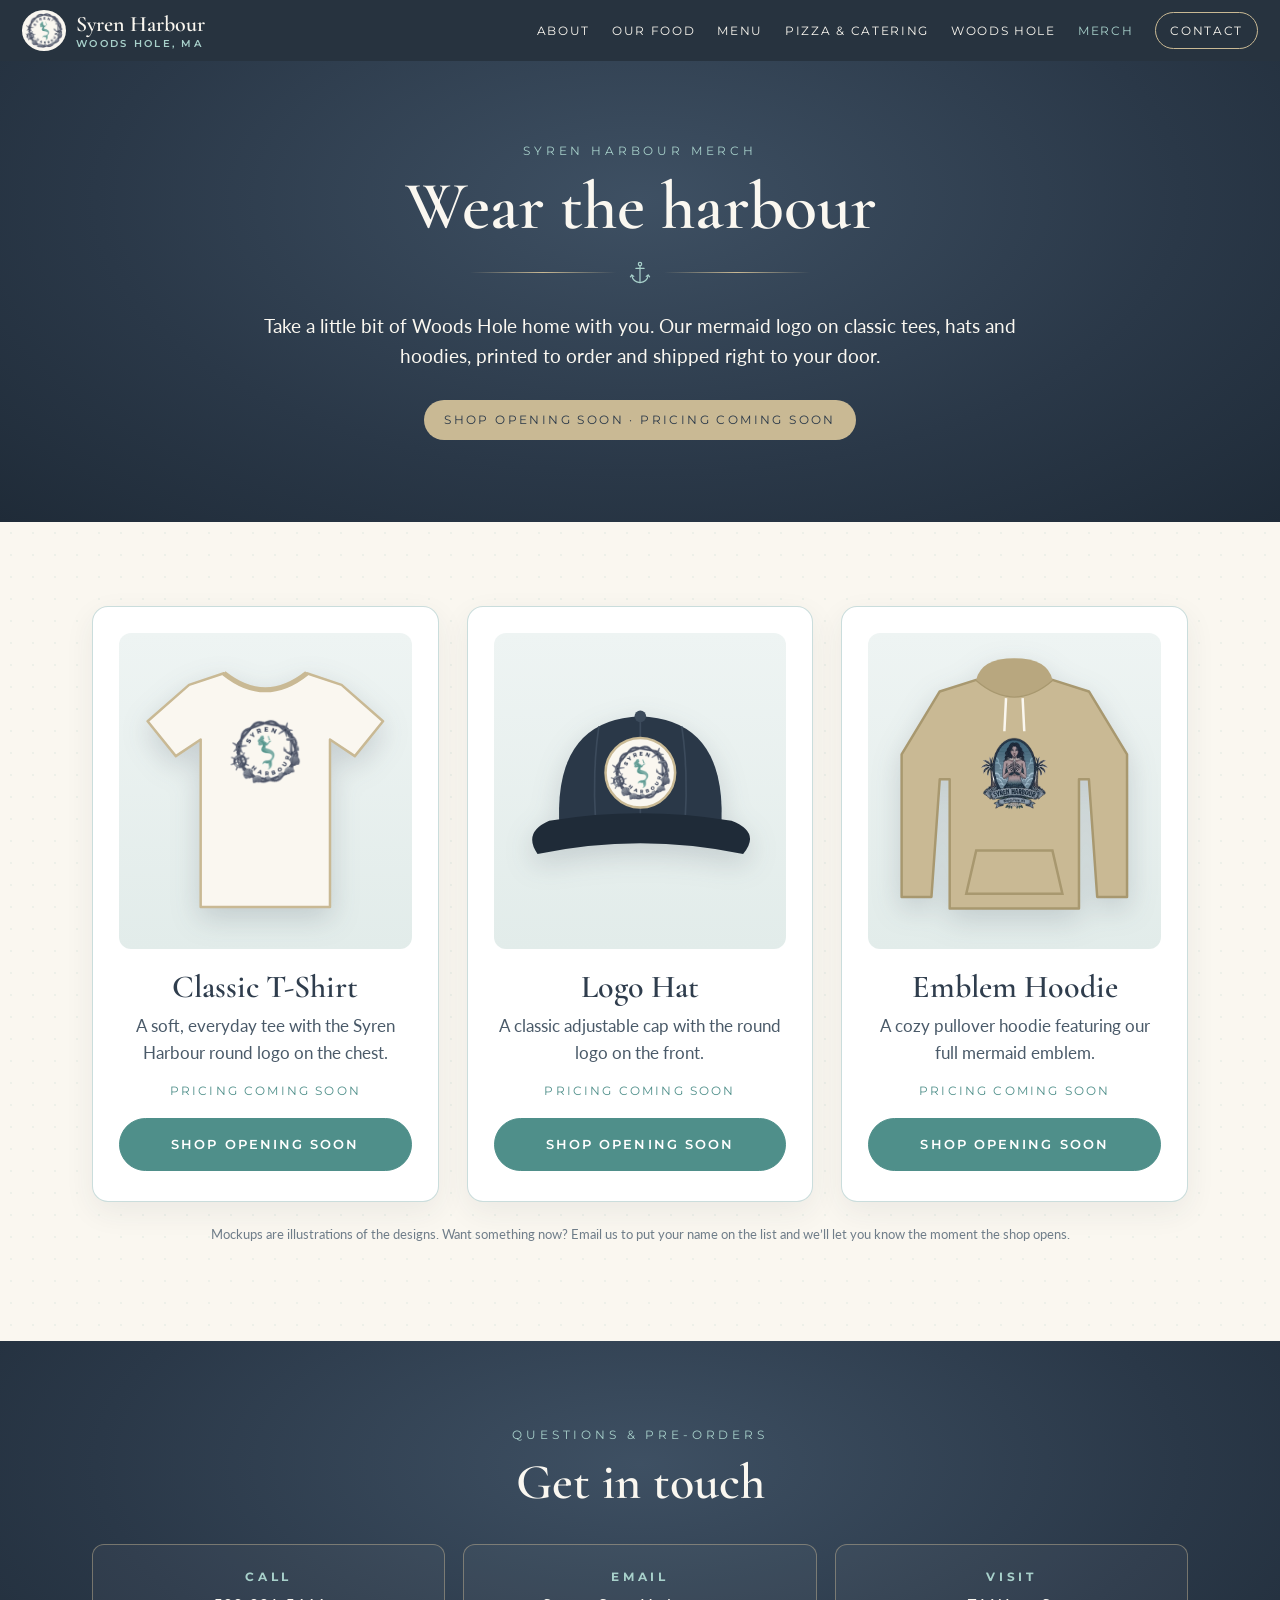
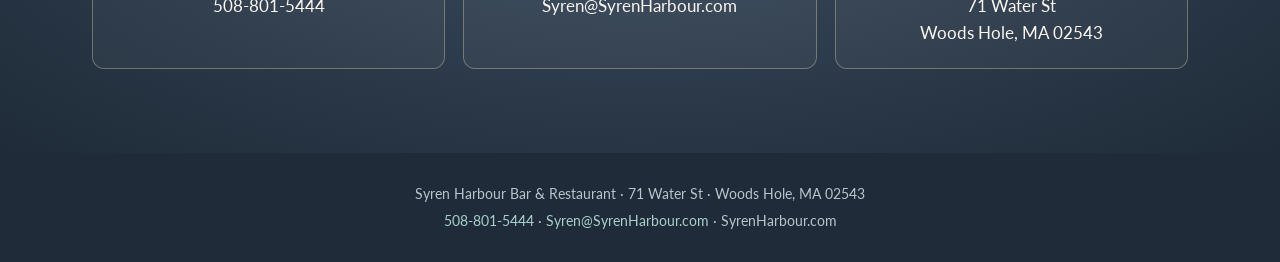
==== merch.html @ 5f9e9f91 "Add merch page" ====
<!doctype html>
<html lang="en">
<head>
<meta charset="utf-8">
<meta name="viewport" content="width=device-width,initial-scale=1">
<title>Merch | Syren Harbour Bar &amp; Restaurant, Woods Hole, MA</title>
<meta name="description" content="Syren Harbour Bar &amp; Restaurant merch: t-shirts, hats and hoodies with our Woods Hole mermaid logo. Shop opening soon.">
<link rel="canonical" href="https://platinum00001.github.io/syrenharbour.com/merch.html">
<meta name="theme-color" content="#2a3848">
<meta property="og:type" content="website">
<meta property="og:site_name" content="Syren Harbour Bar &amp; Restaurant">
<meta property="og:title" content="Syren Harbour Merch">
<meta property="og:description" content="T-shirts, hats and hoodies with the Syren Harbour logo. Shop opening soon.">
<meta property="og:url" content="https://platinum00001.github.io/syrenharbour.com/merch.html">
<meta property="og:image" content="https://platinum00001.github.io/syrenharbour.com/og-image.jpg">
<meta name="twitter:card" content="summary_large_image">
<link rel="icon" href="favicon.ico" sizes="any">
<link rel="icon" type="image/png" sizes="32x32" href="favicon-32.png">
<link rel="apple-touch-icon" href="apple-touch-icon.png">
<link rel="preconnect" href="https://fonts.googleapis.com"><link rel="preconnect" href="https://fonts.gstatic.com" crossorigin>
<link href="https://fonts.googleapis.com/css2?family=Cormorant+Garamond:ital,wght@0,500;0,600;1,500&family=Lato:wght@400;700&family=Montserrat:wght@500;600&display=swap" rel="stylesheet">
<link rel="stylesheet" href="style.css">
</head>
<body>
<header class="nav" id="top">
 <a class="brand" href="index.html"><img src="img/logo-sm.webp" alt="" width="44" height="40"><span>Syren Harbour<small>Woods Hole, MA</small></span></a>
 <input type="checkbox" id="nt" aria-label="Open menu"><label for="nt" class="burger" aria-hidden="true"><i></i><i></i><i></i></label>
 <nav><a href="index.html#about">About</a><a href="index.html#food">Our Food</a><a href="index.html#menu">Menu</a><a href="index.html#pizza">Pizza &amp; Catering</a><a href="index.html#neighborhood">Woods Hole</a><a href="merch.html" class="current" aria-current="page">Merch</a><a href="index.html#contact" class="cta">Contact</a></nav>
</header>

<section class="dark merch-hero">
 <div class="wrap center">
  <p class="eyebrow light">Syren Harbour Merch</p>
  <h1>Wear the harbour</h1>
  <div class="divider light"><span></span><svg viewBox="0 0 100 100"><use href="#anchor"/></svg><span></span></div>
  <p class="lead narrow">Take a little bit of Woods Hole home with you. Our mermaid logo on classic tees, hats and hoodies, printed to order and shipped right to your door.</p>
  <p class="soonpill">Shop opening soon &middot; Pricing coming soon</p>
 </div>
</section>

<section class="cream pat">
 <div class="wrap">
  <div class="products">

   <article class="product">
    <div class="mock">
     <svg viewBox="0 0 300 320" role="img" aria-label="T-shirt with the Syren Harbour round logo">
      <path d="M100 22 L58 36 L8 80 L42 122 L72 102 L72 304 L228 304 L228 102 L258 122 L292 80 L242 36 L200 22 Q150 62 100 22 Z" fill="#faf7f0" stroke="#c9b994" stroke-width="3" stroke-linejoin="round"/>
      <path d="M100 22 Q150 62 200 22" fill="none" stroke="#c9b994" stroke-width="6"/>
      <image href="img/logo.webp" x="108" y="78" width="84" height="77"/>
     </svg>
    </div>
    <h2>Classic T-Shirt</h2>
    <p>A soft, everyday tee with the Syren Harbour round logo on the chest.</p>
    <p class="price">Pricing coming soon</p>
    <a class="btn order" data-item="T-Shirt" href="mailto:Syren@SyrenHarbour.com?subject=Merch%20interest%3A%20T-Shirt">Shop opening soon</a>
   </article>

   <article class="product">
    <div class="mock">
     <svg viewBox="0 0 300 320" role="img" aria-label="Navy cap with a Syren Harbour logo patch">
      <path d="M52 200 Q48 78 150 74 Q252 78 248 200 Z" fill="#2a3848"/>
      <path d="M150 74 L150 200 M100 86 Q92 140 96 200 M200 86 Q208 140 204 200" stroke="#3c4b5c" stroke-width="2" fill="none"/>
      <circle cx="150" cy="74" r="7" fill="#3c4b5c"/>
      <path d="M40 200 Q150 182 260 200 Q296 214 274 240 Q150 214 26 240 Q8 214 40 200 Z" fill="#1f2b38"/>
      <circle cx="150" cy="142" r="42" fill="#faf7f0" stroke="#c9b994" stroke-width="3"/>
      <image href="img/logo.webp" x="114" y="109" width="72" height="66"/>
     </svg>
    </div>
    <h2>Logo Hat</h2>
    <p>A classic adjustable cap with the round logo on the front.</p>
    <p class="price">Pricing coming soon</p>
    <a class="btn order" data-item="Hat" href="mailto:Syren@SyrenHarbour.com?subject=Merch%20interest%3A%20Hat">Shop opening soon</a>
   </article>

   <article class="product">
    <div class="mock">
     <svg viewBox="0 0 300 320" role="img" aria-label="Hoodie with the Syren Harbour mermaid emblem">
      <path d="M104 30 L60 44 L14 120 L14 292 L50 292 L60 150 L72 150 L72 306 L228 306 L228 150 L240 150 L250 292 L286 292 L286 120 L240 44 L196 30 Q150 70 104 30 Z" fill="#c9b994" stroke="#a8986f" stroke-width="3" stroke-linejoin="round"/>
      <path d="M104 30 Q110 4 150 4 Q190 4 196 30 Q150 70 104 30 Z" fill="#b8a77f"/>
      <path d="M140 52 L138 92 M160 52 L162 92" stroke="#faf7f0" stroke-width="3"/>
      <path d="M104 236 L196 236 L208 288 L92 288 Z" fill="none" stroke="#a8986f" stroke-width="3"/>
      <image href="img/emblem.webp" x="110" y="100" width="80" height="86"/>
     </svg>
    </div>
    <h2>Emblem Hoodie</h2>
    <p>A cozy pullover hoodie featuring our full mermaid emblem.</p>
    <p class="price">Pricing coming soon</p>
    <a class="btn order" data-item="Hoodie" href="mailto:Syren@SyrenHarbour.com?subject=Merch%20interest%3A%20Hoodie">Shop opening soon</a>
   </article>

  </div>
  <p class="fine center">Mockups are illustrations of the designs. Want something now? Email us to put your name on the list and we&rsquo;ll let you know the moment the shop opens.</p>
 </div>
</section>

<section class="dark contact">
 <div class="wrap center">
  <p class="eyebrow light">Questions &amp; Pre-orders</p>
  <h2>Get in touch</h2>
  <div class="cgrid">
   <a href="tel:+15088015444"><h4>Call</h4><span>508-801-5444</span></a>
   <a href="mailto:Syren@SyrenHarbour.com?subject=Merch%20interest"><h4>Email</h4><span>Syren@SyrenHarbour.com</span></a>
   <a href="index.html"><h4>Visit</h4><span>71 Water St<br>Woods Hole, MA 02543</span></a>
  </div>
 </div>
</section>

<footer class="foot">
 <p>Syren Harbour Bar &amp; Restaurant &middot; 71 Water St &middot; Woods Hole, MA 02543</p>
 <p><a href="tel:+15088015444">508-801-5444</a> &middot; <a href="mailto:Syren@SyrenHarbour.com">Syren@SyrenHarbour.com</a> &middot; SyrenHarbour.com</p>
</footer>

<svg width="0" height="0" style="position:absolute" aria-hidden="true"><defs>
<symbol id="anchor" viewBox="0 0 100 100"><g fill="none" stroke="currentColor" stroke-width="5" stroke-linecap="round" stroke-linejoin="round"><circle cx="50" cy="13" r="7"/><path d="M50 20V89"/><path d="M33 31H67"/><path d="M16 60Q20 87 50 90Q80 87 84 60"/><path d="M10 66L16 58L24 64"/><path d="M90 66L84 58L76 64"/></g></symbol>
</defs></svg>
<script>
/* STORE SETUP: when the online merch store is live, paste its address here, e.g. "https://syrenharbour.fourthwall.com". Leave empty to keep the email pre-order buttons. */
const STORE_URL = "";
if (STORE_URL) {
  document.querySelectorAll('a.order').forEach(function (a) {
    a.href = STORE_URL; a.target = '_blank'; a.rel = 'noopener'; a.textContent = 'Order ' + a.dataset.item;
  });
}
document.querySelectorAll('nav a').forEach(function (a) { a.addEventListener('click', function () { document.getElementById('nt').checked = false; }); });
</script>
</body>
</html>
---- style.css ----
:root{--slate:#2f3d4d;--slate2:#3c4b5c;--teal:#4f8f8a;--sea:#a8d1cb;--cream:#faf7f0;--sand:#c9b994;--ink:#2a3848;--navy:#1f2b38}
*{box-sizing:border-box}
html{scroll-behavior:smooth;scroll-padding-top:72px}
body{margin:0;font-family:Lato,system-ui,sans-serif;color:var(--ink);background:var(--cream);line-height:1.6;font-size:17px}
img{max-width:100%;height:auto;display:block}
a{color:var(--teal)}
h1,h2,h3{font-family:'Cormorant Garamond',Georgia,serif;font-weight:600;line-height:1.1;margin:0}
h2{font-size:clamp(34px,5vw,50px);color:var(--slate)}
.wrap{max-width:1140px;margin:0 auto;padding:0 22px}
.narrow{max-width:760px;margin-left:auto;margin-right:auto}
.center{text-align:center}
section{padding:84px 0}
.eyebrow{font-family:Montserrat,sans-serif;font-size:12px;letter-spacing:.32em;text-transform:uppercase;color:var(--teal);margin:0 0 10px}
.eyebrow.light{color:var(--sea)}
.lead{font-size:19px}
.fine{font-size:13px;color:#6f7d89;margin-top:22px}
.dark{background:radial-gradient(ellipse at 50% 30%,#3e5063 0%,#2a3848 60%,var(--navy) 100%);color:var(--cream)}
.dark h2{color:var(--cream)}
.cream{background:var(--cream)}
.pat{background-color:var(--cream);background-image:radial-gradient(rgba(79,143,138,.07) 1.5px,transparent 1.5px);background-size:22px 22px}
.divider{display:flex;align-items:center;justify-content:center;gap:12px;margin:16px auto 26px;width:min(340px,70%)}
.divider span{flex:1;height:1px;background:linear-gradient(90deg,transparent,var(--teal),transparent)}
.divider svg{width:24px;height:24px;color:var(--teal)}
.divider.light span{background:linear-gradient(90deg,transparent,var(--sand),transparent)}
.divider.light svg{color:var(--sea)}
.divider.left{margin-left:0}
.btn{display:inline-block;font-family:Montserrat,sans-serif;font-weight:600;font-size:13px;letter-spacing:.16em;text-transform:uppercase;text-decoration:none;padding:15px 26px;border-radius:40px;background:var(--teal);color:#fff;border:1.5px solid var(--teal);transition:.2s}
.btn:hover{background:#3f7a75}
.btn.ghost{background:transparent;border-color:var(--sand);color:var(--cream)}
.btn.ghost:hover{background:rgba(201,185,148,.15)}
.btn.small{padding:12px 22px;font-size:12px}
/* nav */
.nav{position:sticky;top:0;z-index:50;display:flex;align-items:center;justify-content:space-between;padding:10px 22px;background:rgba(31,43,56,.96);backdrop-filter:blur(6px);color:var(--cream)}
.brand{display:flex;align-items:center;gap:10px;text-decoration:none;color:var(--cream);font-family:'Cormorant Garamond',serif;font-size:22px;font-weight:600;line-height:1}
.brand img{width:44px;height:auto;background:var(--cream);border-radius:50%;padding:3px}
.brand small{display:block;font-family:Montserrat,sans-serif;font-size:9.5px;letter-spacing:.24em;text-transform:uppercase;color:var(--sea);margin-top:4px}
.nav nav{display:flex;gap:22px;align-items:center}
.nav nav a{color:var(--cream);text-decoration:none;font-family:Montserrat,sans-serif;font-size:12px;letter-spacing:.14em;text-transform:uppercase}
.nav nav a:hover{color:var(--sea)}
.nav nav a.cta{border:1px solid var(--sand);padding:8px 14px;border-radius:30px}
#nt,.burger{display:none}
/* hero */
.hero{padding:64px 0 80px}
.hero-grid{display:grid;grid-template-columns:1fr 1fr;gap:56px;align-items:center}
.hero-txt{text-align:center}
.medal{width:min(280px,64vw);aspect-ratio:1;border-radius:50%;background:var(--cream);margin:0 auto 26px;display:flex;align-items:center;justify-content:center;box-shadow:0 0 0 6px var(--ink),0 0 0 8px var(--sand),0 18px 40px rgba(0,0,0,.4)}
.medal img{width:82%}
.hero h1{font-size:clamp(46px,7vw,76px);letter-spacing:.03em}
.tag{font-family:Montserrat,sans-serif;font-size:12.5px;letter-spacing:.3em;text-transform:uppercase;color:var(--sea);margin:12px 0 0}
.soon{font-family:'Cormorant Garamond',serif;font-style:italic;font-size:24px;margin:0 0 26px;color:var(--cream)}
.btns{display:flex;gap:14px;justify-content:center;flex-wrap:wrap}
.hero-photo{position:relative;margin:0;border-radius:14px;overflow:hidden;box-shadow:0 0 0 5px var(--cream),0 0 0 7px var(--teal),0 20px 50px rgba(0,0,0,.45)}
.hero-photo img{width:100%;height:auto;aspect-ratio:900/944;object-fit:cover}
.ovr{position:absolute;left:0;right:0;bottom:16%;text-align:center;color:#fff;text-shadow:0 2px 14px rgba(0,0,0,.55)}
.ovr b{display:block;font-family:'Cormorant Garamond',serif;font-weight:600;font-size:clamp(34px,4.6vw,54px);letter-spacing:.03em}
.ovr span{font-family:Montserrat,sans-serif;font-size:12px;letter-spacing:.4em;text-transform:uppercase}
/* about */
.about-grid{display:grid;grid-template-columns:auto 1fr;gap:64px;align-items:center;max-width:1040px}
.emblem{margin:0;width:340px}
.emblem img{width:100%;filter:drop-shadow(0 14px 22px rgba(42,56,72,.28))}
.about-txt .divider{margin-left:0}
/* food */
.food{background:#fff}
.food-grid{display:grid;grid-template-columns:1fr 1fr;gap:26px;margin-top:20px}
.food-grid article{background:var(--cream);border:1px solid rgba(79,143,138,.3);border-radius:14px;padding:30px 32px}
.food-grid article.soups{grid-column:1/-1;text-align:center}
.food-grid article.soups svg{margin:0 auto 10px;display:block}
.food-grid article.txt svg{width:34px;height:34px;color:var(--teal);margin-bottom:10px}
.food-grid h3{font-size:30px;color:var(--slate);margin-bottom:10px}
.food-grid p{margin:0}
.food-grid b{color:var(--slate);font-weight:700}
/* menu */
.menu .btn{margin-bottom:10px}
.card{background:#fffdf8;border:1px solid rgba(79,143,138,.35);border-radius:14px;padding:44px clamp(20px,4vw,56px);margin-top:36px;box-shadow:0 10px 30px rgba(42,56,72,.07);position:relative}
.card::before{content:"";position:absolute;inset:8px;border:1px solid rgba(201,185,148,.5);border-radius:10px;pointer-events:none}
.mh{text-align:center;font-size:44px;color:var(--slate);margin-bottom:28px}
.mh small{display:block;font-family:Montserrat,sans-serif;font-size:11.5px;letter-spacing:.3em;text-transform:uppercase;color:var(--teal);margin-top:8px}
.line{display:flex;align-items:baseline;gap:8px}
.nm{font-family:'Cormorant Garamond',serif;font-weight:600;font-size:23px;color:var(--slate)}
.dots{flex:1;border-bottom:1.5px dotted rgba(60,75,92,.4);transform:translateY(-5px);min-width:16px}
.pr{font-family:Montserrat,sans-serif;font-weight:600;font-size:14.5px;color:var(--teal);white-space:nowrap}
.desc{margin:4px 0 0;color:#4a5a69;font-size:15.5px}
.item{margin-bottom:22px;break-inside:avoid}
.cols2{column-count:2;column-gap:56px}
.item ul{list-style:none;margin:6px 0 0;padding:0}
.item li{display:flex;gap:8px;align-items:baseline;font-size:15.5px;color:#4a5a69;padding-left:16px;position:relative}
.item li::before{content:"";position:absolute;left:2px;top:.62em;width:5px;height:5px;border-radius:50%;background:var(--teal)}
.item li.nob::before{display:none}
.item li.nob{font-style:italic}
.op{font-family:Montserrat,sans-serif;font-size:13px;color:var(--teal);white-space:nowrap}
.snote{margin:2px 0 4px;font-style:italic;color:#4a5a69;font-size:15px}
.mains .main{padding:18px 0;border-bottom:1px solid rgba(79,143,138,.2);margin:0}
.mains .main:last-child{border:0}
/* pizza */
.pizza-grid{display:grid;grid-template-columns:.85fr 1fr;gap:48px;align-items:center;margin-top:10px}
.pzphoto{margin:0;border-radius:16px;overflow:hidden;box-shadow:0 0 0 5px var(--cream),0 0 0 7px var(--sand),0 20px 50px rgba(0,0,0,.45)}
.pzphoto img{width:100%;aspect-ratio:4/5;object-fit:cover}
.pz .item{background:rgba(255,255,255,.05);border:1px solid rgba(201,185,148,.35);border-radius:12px;padding:20px 24px}
.dark .nm{color:var(--cream)}.dark .dots{border-color:rgba(201,185,148,.5)}.dark .pr,.dark .op{color:var(--sea)}.dark .item li{color:#d8dde2}.dark .item li::before{background:var(--sea)}
.cater{background:var(--cream);color:var(--ink);border-radius:14px;padding:24px 26px;text-align:center;margin-top:6px}
.cater h3{font-size:30px;color:var(--slate)}
.cater p{margin:8px 0}
.cater .ct{font-family:Montserrat,sans-serif;font-weight:600;letter-spacing:.06em}
.cater a{text-decoration:none}
/* neighborhood */
.near{list-style:none;padding:0;margin:34px 0 0;display:grid;grid-template-columns:repeat(auto-fill,minmax(310px,1fr));gap:18px}
.near li{background:#fff;border:1px solid rgba(79,143,138,.3);border-radius:12px;padding:22px 24px}
.near li div{display:flex;justify-content:space-between;align-items:baseline;gap:10px;flex-wrap:wrap}
.near h3{font-size:24px;color:var(--slate)}
.dist{font-family:Montserrat,sans-serif;font-size:11px;letter-spacing:.12em;text-transform:uppercase;color:var(--teal);white-space:nowrap}
.near p{margin:8px 0 0;font-size:15.5px;color:#4a5a69}
/* visit */
.visit{background:#fff}
.visit-grid{display:grid;grid-template-columns:1.4fr 1fr;gap:48px;align-items:center}
.map{border-radius:14px;overflow:hidden;box-shadow:0 0 0 4px var(--cream),0 0 0 5.5px var(--teal)}
.map iframe{width:100%;height:400px;border:0;display:block}
.addr{font-family:'Cormorant Garamond',serif;font-size:28px;line-height:1.3;margin:14px 0 22px}
/* contact */
.cmedal{width:120px;background:var(--cream);border-radius:50%;padding:10px;margin:0 auto 22px}
.cgrid{display:grid;grid-template-columns:repeat(3,1fr);gap:18px;margin-top:34px}
.cgrid>*{border:1px solid rgba(201,185,148,.45);border-radius:12px;padding:22px;text-decoration:none;color:var(--cream);background:rgba(255,255,255,.04)}
.cgrid a:hover{background:rgba(168,209,203,.12)}
.cgrid h4{margin:0 0 6px;font-family:Montserrat,sans-serif;font-size:12px;letter-spacing:.3em;text-transform:uppercase;color:var(--sea)}
.cgrid span{font-size:17px;word-break:break-word}
.foot{background:var(--navy);color:#b9c4cc;text-align:center;padding:26px 16px;font-size:14px}
.foot p{margin:4px 0}.foot a{color:var(--sea);text-decoration:none}
/* responsive */
@media (max-width:980px){
 .nav nav{position:absolute;top:100%;left:0;right:0;flex-direction:column;gap:0;background:var(--navy);max-height:0;overflow:hidden;transition:max-height .3s}
 .nav nav a{padding:15px;width:100%;text-align:center;border-top:1px solid rgba(255,255,255,.07)}
 .nav nav a.cta{border-radius:0;border-left:0;border-right:0;border-bottom:0}
 .burger{display:flex;flex-direction:column;gap:5px;cursor:pointer;padding:8px}
 .burger i{width:24px;height:2px;background:var(--cream);display:block}
 #nt:checked~nav{max-height:520px}
}
@media (max-width:860px){
 section{padding:60px 0}
 .hero{padding:40px 0 56px}
 .hero-grid,.pizza-grid,.visit-grid{grid-template-columns:1fr;gap:36px}
 .food-grid{grid-template-columns:1fr}
 .pzphoto{max-width:460px;margin:0 auto}
 .food-grid article{padding:24px 22px}
 .cols2{column-count:1}
 .about-grid{grid-template-columns:1fr;gap:30px;text-align:center}
 .emblem{width:min(250px,70vw);margin:0 auto}
 .about-txt .divider{margin-left:auto}
 .cgrid{grid-template-columns:1fr}
 .map iframe{height:300px}
}
/* merch */
.merch-hero{padding:80px 0 70px}
.merch-hero h1{font-size:clamp(44px,6vw,68px)}
.soonpill{display:inline-block;margin-top:10px;font-family:Montserrat,sans-serif;font-size:12px;letter-spacing:.2em;text-transform:uppercase;color:var(--ink);background:var(--sand);padding:10px 20px;border-radius:30px}
.products{display:grid;grid-template-columns:repeat(3,1fr);gap:28px}
.product{background:#fff;border:1px solid rgba(79,143,138,.3);border-radius:16px;padding:26px 26px 30px;text-align:center;display:flex;flex-direction:column;box-shadow:0 10px 30px rgba(42,56,72,.07)}
.mock{background:linear-gradient(180deg,#eef4f3,#e2ecea);border-radius:12px;padding:22px;margin-bottom:20px}
.mock svg{width:100%;height:auto;max-height:300px;filter:drop-shadow(0 10px 14px rgba(42,56,72,.18))}
.product h2{font-size:32px}
.product p{margin:8px 0 0;color:#4a5a69}
.product .price{font-family:Montserrat,sans-serif;font-size:12px;letter-spacing:.18em;text-transform:uppercase;color:var(--teal);margin:14px 0 18px}
.product .btn{margin-top:auto}
.nav nav a.current{color:var(--sea)}
@media (max-width:900px){.products{grid-template-columns:1fr;max-width:440px;margin:0 auto}}
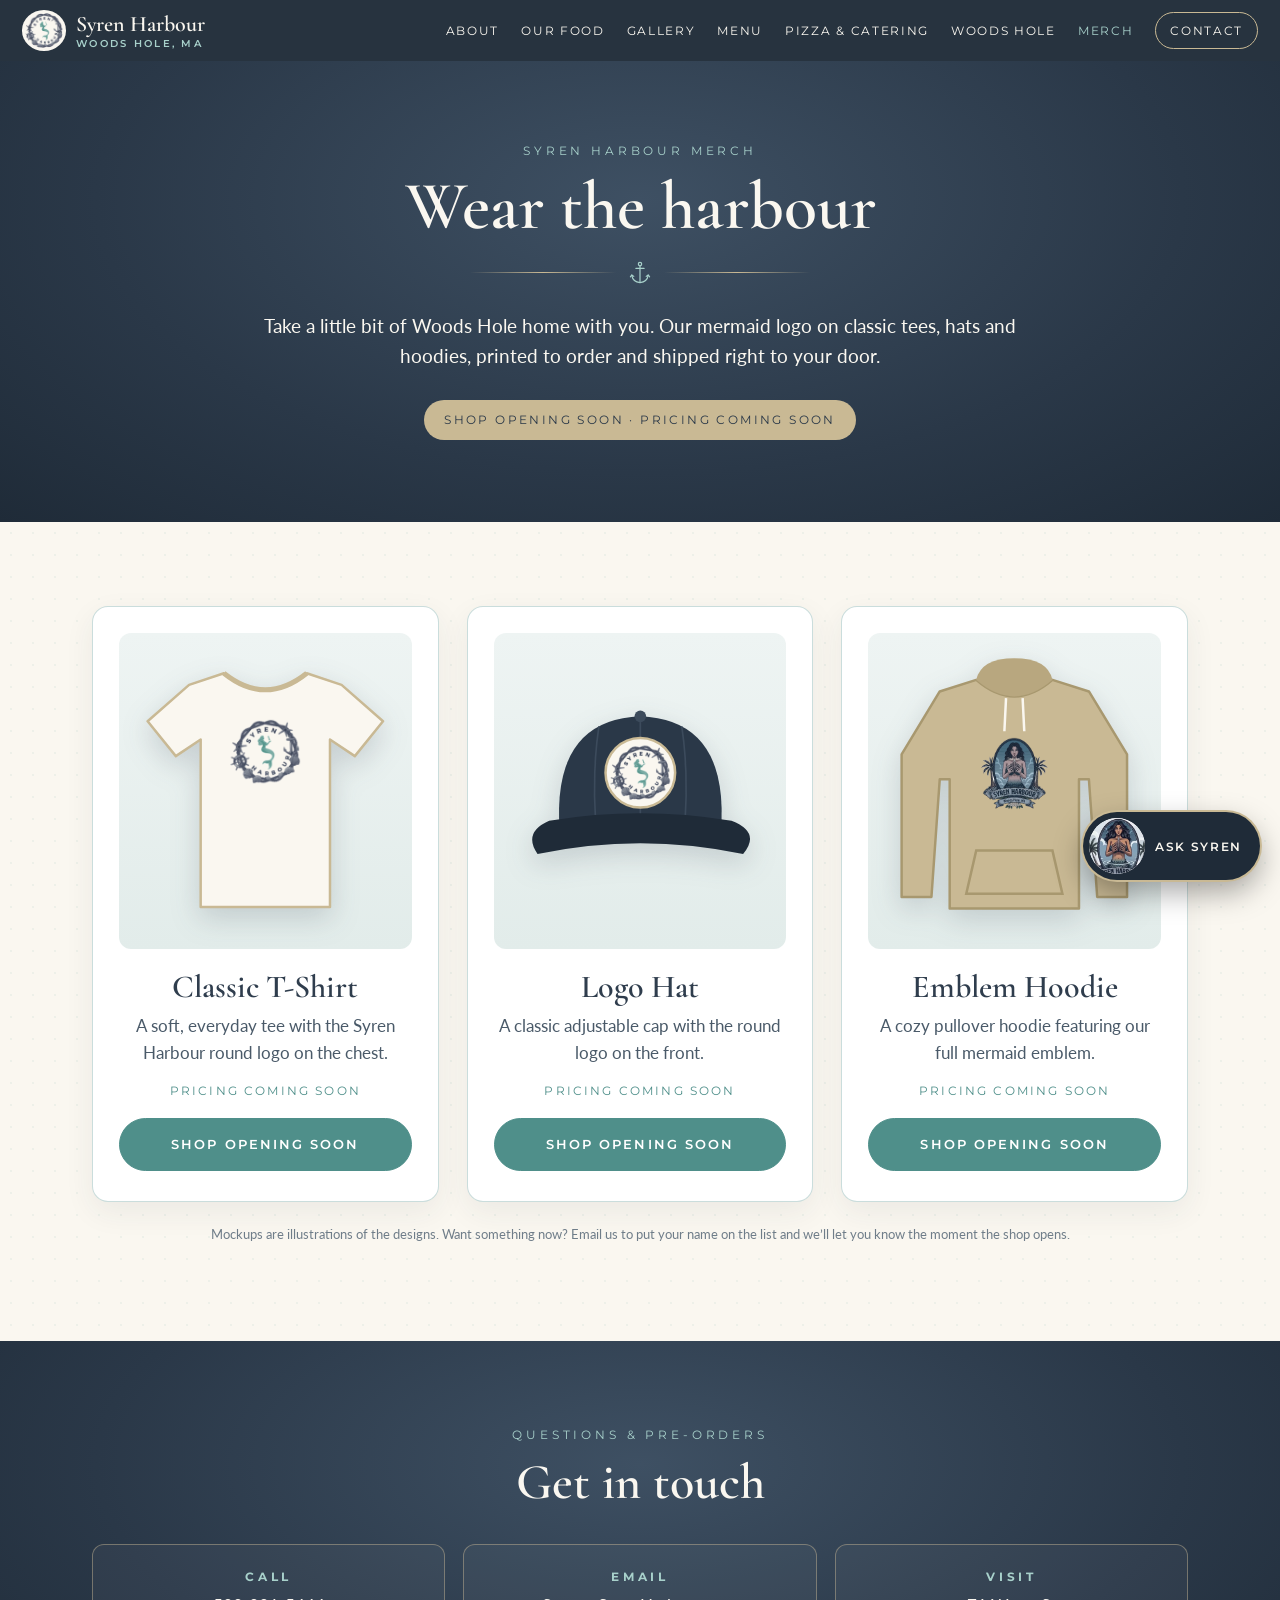
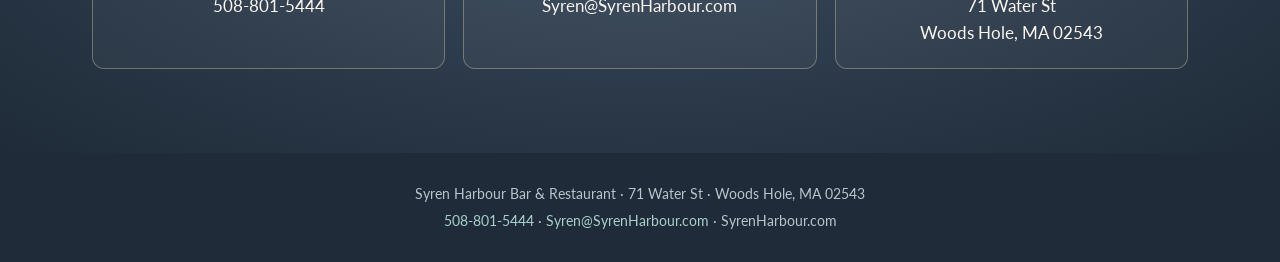
==== commit 940f6d01: "Design refresh: cinematic hero, feature video, gallery carousel, scroll reveal, Ask Syren chat helpe" ====
--- a/merch.html
+++ b/merch.html
@@ -5,14 +5,14 @@
 <meta name="viewport" content="width=device-width,initial-scale=1">
 <title>Merch | Syren Harbour Bar &amp; Restaurant, Woods Hole, MA</title>
 <meta name="description" content="Syren Harbour Bar &amp; Restaurant merch: t-shirts, hats and hoodies with our Woods Hole mermaid logo. Shop opening soon.">
-<link rel="canonical" href="https://platinum00001.github.io/syrenharbour.com/merch.html">
+<link rel="canonical" href="https://healthandwellnessmaps.com/syrenharbour/merch.html">
 <meta name="theme-color" content="#2a3848">
 <meta property="og:type" content="website">
 <meta property="og:site_name" content="Syren Harbour Bar &amp; Restaurant">
 <meta property="og:title" content="Syren Harbour Merch">
 <meta property="og:description" content="T-shirts, hats and hoodies with the Syren Harbour logo. Shop opening soon.">
-<meta property="og:url" content="https://platinum00001.github.io/syrenharbour.com/merch.html">
-<meta property="og:image" content="https://platinum00001.github.io/syrenharbour.com/og-image.jpg">
+<meta property="og:url" content="https://healthandwellnessmaps.com/syrenharbour/merch.html">
+<meta property="og:image" content="https://healthandwellnessmaps.com/syrenharbour/og-image.jpg">
 <meta name="twitter:card" content="summary_large_image">
 <link rel="icon" href="favicon.ico" sizes="any">
 <link rel="icon" type="image/png" sizes="32x32" href="favicon-32.png">
@@ -20,12 +20,13 @@
 <link rel="preconnect" href="https://fonts.googleapis.com"><link rel="preconnect" href="https://fonts.gstatic.com" crossorigin>
 <link href="https://fonts.googleapis.com/css2?family=Cormorant+Garamond:ital,wght@0,500;0,600;1,500&family=Lato:wght@400;700&family=Montserrat:wght@500;600&display=swap" rel="stylesheet">
 <link rel="stylesheet" href="style.css">
+<script>document.documentElement.classList.add('js')</script>
 </head>
 <body>
 <header class="nav" id="top">
  <a class="brand" href="index.html"><img src="img/logo-sm.webp" alt="" width="44" height="40"><span>Syren Harbour<small>Woods Hole, MA</small></span></a>
  <input type="checkbox" id="nt" aria-label="Open menu"><label for="nt" class="burger" aria-hidden="true"><i></i><i></i><i></i></label>
- <nav><a href="index.html#about">About</a><a href="index.html#food">Our Food</a><a href="index.html#menu">Menu</a><a href="index.html#pizza">Pizza &amp; Catering</a><a href="index.html#neighborhood">Woods Hole</a><a href="merch.html" class="current" aria-current="page">Merch</a><a href="index.html#contact" class="cta">Contact</a></nav>
+ <nav><a href="index.html#about">About</a><a href="index.html#food">Our Food</a><a href="index.html#gallery">Gallery</a><a href="index.html#menu">Menu</a><a href="index.html#pizza">Pizza &amp; Catering</a><a href="index.html#neighborhood">Woods Hole</a><a href="merch.html" class="current" aria-current="page">Merch</a><a href="index.html#contact" class="cta">Contact</a></nav>
 </header>
 
 <section class="dark merch-hero">
@@ -122,7 +123,8 @@
     a.href = STORE_URL; a.target = '_blank'; a.rel = 'noopener'; a.textContent = 'Order ' + a.dataset.item;
   });
 }
-document.querySelectorAll('nav a').forEach(function (a) { a.addEventListener('click', function () { document.getElementById('nt').checked = false; }); });
 </script>
+<script src="js/site.js" defer></script>
+<script src="js/chat.js" defer></script>
 </body>
 </html>
--- a/style.css
+++ b/style.css
@@ -41,6 +41,24 @@
 #nt,.burger{display:none}
 /* hero */
 .hero{padding:64px 0 80px}
+/* cinematic hero */
+.hero.cine{position:relative;min-height:100svh;display:flex;align-items:center;justify-content:center;overflow:hidden;color:var(--cream);padding:110px 0 90px;background:var(--navy)}
+.hero-bg{position:absolute;inset:0}
+.hero-bg img{width:100%;height:100%;object-fit:cover;object-position:center 45%;transform:scale(1.08);animation:kb 26s ease-in-out infinite alternate}
+@keyframes kb{to{transform:scale(1.18) translate(-1.5%,-1%)}}
+.hero-shade{position:absolute;inset:0;background:radial-gradient(ellipse at 50% 45%,rgba(31,43,56,.35) 0%,rgba(31,43,56,.72) 60%,rgba(20,29,39,.92) 100%),linear-gradient(180deg,rgba(20,29,39,.55),rgba(20,29,39,.15) 35%,rgba(20,29,39,.85))}
+.hero-inner{position:relative;z-index:2;text-align:center}
+.hero-logo{width:230px;height:auto;margin:0 auto 26px;border-radius:50%;box-shadow:0 0 0 5px rgba(250,247,240,.9),0 0 0 7px var(--sand),0 24px 60px rgba(0,0,0,.55);animation:rise 1.2s cubic-bezier(.2,.7,.2,1) both}
+.hero.cine h1{color:#fff;font-size:clamp(52px,9vw,112px);letter-spacing:.02em;text-shadow:0 4px 30px rgba(0,0,0,.5);animation:rise 1.2s .15s cubic-bezier(.2,.7,.2,1) both}
+.hero.cine .eyebrow{animation:rise 1.2s .05s both}
+.hero.cine .soon{margin:14px 0 30px;font-size:clamp(20px,2.4vw,27px);animation:rise 1.2s .3s both}
+.hero.cine .btns{animation:rise 1.2s .45s both}
+@keyframes rise{from{opacity:0;transform:translateY(24px)}to{opacity:1;transform:none}}
+.scroll-cue{position:absolute;bottom:26px;left:50%;transform:translateX(-50%);width:26px;height:42px;border:2px solid rgba(250,247,240,.7);border-radius:14px;z-index:2}
+.scroll-cue span{position:absolute;left:50%;top:8px;width:4px;height:8px;margin-left:-2px;border-radius:2px;background:var(--cream);animation:cue 1.8s infinite}
+@keyframes cue{0%{opacity:0;transform:translateY(0)}40%{opacity:1}100%{opacity:0;transform:translateY(14px)}}
+.nav{transition:background .3s,box-shadow .3s}
+.nav.scrolled{box-shadow:0 6px 24px rgba(0,0,0,.25)}
 .hero-grid{display:grid;grid-template-columns:1fr 1fr;gap:56px;align-items:center}
 .hero-txt{text-align:center}
 .medal{width:min(280px,64vw);aspect-ratio:1;border-radius:50%;background:var(--cream);margin:0 auto 26px;display:flex;align-items:center;justify-content:center;box-shadow:0 0 0 6px var(--ink),0 0 0 8px var(--sand),0 18px 40px rgba(0,0,0,.4)}
@@ -161,3 +179,62 @@
 .product .btn{margin-top:auto}
 .nav nav a.current{color:var(--sea)}
 @media (max-width:900px){.products{grid-template-columns:1fr;max-width:440px;margin:0 auto}}
+
+/* about feature video */
+.feature{margin:0;width:380px;position:relative;border-radius:22px;overflow:hidden;box-shadow:0 0 0 5px #fff,0 0 0 7px var(--sand),0 24px 50px rgba(42,56,72,.3);background:#eef1f3}
+.feature video{display:block;width:100%;height:auto;aspect-ratio:1}
+.snd{position:absolute;right:12px;top:12px;display:flex;align-items:center;gap:8px;border:0;cursor:pointer;background:rgba(31,43,56,.82);color:var(--cream);font-family:Montserrat,sans-serif;font-size:11.5px;letter-spacing:.12em;text-transform:uppercase;padding:10px 14px;border-radius:30px;backdrop-filter:blur(4px)}
+.snd svg{width:18px;height:18px}.snd.on{background:var(--teal)}
+.snd:focus-visible,.ask button:focus-visible,.car-btns button:focus-visible{outline:2px solid var(--sea);outline-offset:2px}
+/* gallery carousel */
+.gallery{padding-bottom:70px}
+.gal-head{display:flex;justify-content:space-between;align-items:flex-end;gap:20px;margin-bottom:26px}
+.car-btns{display:flex;gap:10px}
+.car-btns button{width:48px;height:48px;border-radius:50%;border:1px solid rgba(201,185,148,.6);background:transparent;color:var(--cream);font-size:28px;line-height:1;cursor:pointer;transition:.2s}
+.car-btns button:hover{background:rgba(201,185,148,.18)}
+.slides{display:flex;gap:18px;overflow-x:auto;scroll-snap-type:x mandatory;padding:4px max(22px,calc((100vw - 1140px)/2 + 22px)) 18px;scrollbar-width:thin;scrollbar-color:var(--sand) transparent}
+.slide{flex:0 0 420px;margin:0;scroll-snap-align:start;position:relative;border-radius:16px;overflow:hidden;aspect-ratio:4/5;box-shadow:0 18px 40px rgba(0,0,0,.35)}
+.slide img{width:100%;height:100%;object-fit:cover;transition:transform .8s cubic-bezier(.2,.7,.2,1)}
+.slide:hover img{transform:scale(1.05)}
+.slide figcaption{position:absolute;left:0;right:0;bottom:0;padding:40px 18px 16px;background:linear-gradient(transparent,rgba(20,29,39,.88));color:#fff;font-family:'Cormorant Garamond',serif;font-size:21px;font-weight:600;line-height:1.2}
+/* reveal */
+.js .reveal{opacity:0;transform:translateY(26px);transition:opacity .9s cubic-bezier(.2,.7,.2,1),transform .9s cubic-bezier(.2,.7,.2,1)}
+.js .reveal.in{opacity:1;transform:none}
+@media (prefers-reduced-motion:reduce){*,*::before,*::after{animation:none!important;transition:none!important;scroll-behavior:auto!important}.js .reveal{opacity:1;transform:none}.hero-bg img{transform:none}}
+/* Ask Syren chat */
+.ask{position:fixed;right:20px;bottom:20px;z-index:80;font-family:Lato,system-ui,sans-serif}
+.ask-fab{display:flex;align-items:center;gap:10px;border:0;cursor:pointer;background:var(--navy);color:var(--cream);padding:6px 18px 6px 6px;border-radius:40px;box-shadow:0 0 0 2px var(--sand),0 12px 30px rgba(0,0,0,.35);transition:transform .2s}
+.ask-fab:hover{transform:translateY(-2px)}
+.ask-fab img{width:56px;height:56px;border-radius:50%;background:#fff}
+.ask-fab-label{font-family:Montserrat,sans-serif;font-size:12px;font-weight:600;letter-spacing:.14em;text-transform:uppercase}
+.ask.open .ask-panel{display:flex}.ask.open .ask-fab-label{display:none}.ask.open .ask-fab{padding:6px}
+.ask-panel{position:absolute;right:0;bottom:84px;width:min(380px,calc(100vw - 32px));height:min(560px,calc(100svh - 120px));background:var(--cream);border-radius:18px;overflow:hidden;display:none;flex-direction:column;box-shadow:0 0 0 1px rgba(79,143,138,.3),0 24px 60px rgba(0,0,0,.35);animation:pop .25s ease-out}
+@keyframes pop{from{opacity:0;transform:translateY(12px) scale(.98)}to{opacity:1;transform:none}}
+.ask-head{display:flex;align-items:center;gap:12px;padding:12px 14px;background:var(--navy);color:var(--cream)}
+.ask-head img{width:40px;height:40px;border-radius:50%;background:#fff}
+.ask-title{flex:1;line-height:1.2}.ask-title b{font-family:'Cormorant Garamond',serif;font-size:21px;display:block}.ask-title small{font-size:11px;letter-spacing:.14em;text-transform:uppercase;color:var(--sea)}
+.ask-close{border:0;background:transparent;color:var(--cream);font-size:28px;cursor:pointer;line-height:1;padding:0 6px}
+.ask-log{flex:1;overflow-y:auto;padding:16px 14px;display:flex;flex-direction:column;gap:10px}
+.msg{max-width:88%;padding:10px 14px;border-radius:16px;font-size:15px;line-height:1.5}
+.msg p{margin:0}
+.msg.bot{background:#fff;border:1px solid rgba(79,143,138,.25);border-bottom-left-radius:4px;align-self:flex-start;color:var(--ink)}
+.msg.me{background:var(--teal);color:#fff;border-bottom-right-radius:4px;align-self:flex-end}
+.ask-link{display:inline-block;margin-top:8px;font-family:Montserrat,sans-serif;font-size:12px;font-weight:600;letter-spacing:.06em;color:var(--teal)}
+.ask-vid{width:100%;border-radius:12px;margin-bottom:8px;background:#000}
+.typing{display:flex;gap:4px}.typing i{width:7px;height:7px;border-radius:50%;background:var(--teal);opacity:.5;animation:blink 1s infinite}.typing i:nth-child(2){animation-delay:.15s}.typing i:nth-child(3){animation-delay:.3s}
+@keyframes blink{50%{opacity:1}}
+.ask-rel{display:flex;flex-wrap:wrap;gap:6px;align-items:center;font-size:12px;color:#6f7d89}
+.ask-chips{display:flex;gap:6px;overflow-x:auto;padding:8px 12px;border-top:1px solid rgba(79,143,138,.2);scrollbar-width:none}
+.chip{flex:0 0 auto;border:1px solid rgba(79,143,138,.5);background:#fff;color:var(--slate);border-radius:20px;padding:7px 12px;font-size:13px;cursor:pointer;white-space:nowrap}
+.chip:hover{background:rgba(168,209,203,.25)}
+.ask-form{display:flex;gap:8px;padding:10px 12px 12px;background:#fff;border-top:1px solid rgba(79,143,138,.2)}
+.ask-form input{flex:1;border:1px solid rgba(79,143,138,.4);border-radius:22px;padding:10px 14px;font-size:16px;font-family:inherit;min-width:0}
+.ask-form button{border:0;border-radius:22px;background:var(--teal);color:#fff;padding:0 16px;font-family:Montserrat,sans-serif;font-weight:600;font-size:12px;letter-spacing:.1em;text-transform:uppercase;cursor:pointer}
+@media (max-width:860px){
+ .feature{width:min(340px,86vw);margin:0 auto}
+ .slide{flex-basis:82vw}
+ .gal-head{align-items:center}
+ .hero-logo{width:170px}
+ .ask{right:14px;bottom:14px}.ask-fab-label{display:none}.ask-fab{padding:5px}
+ .ask-panel{bottom:76px}
+}
